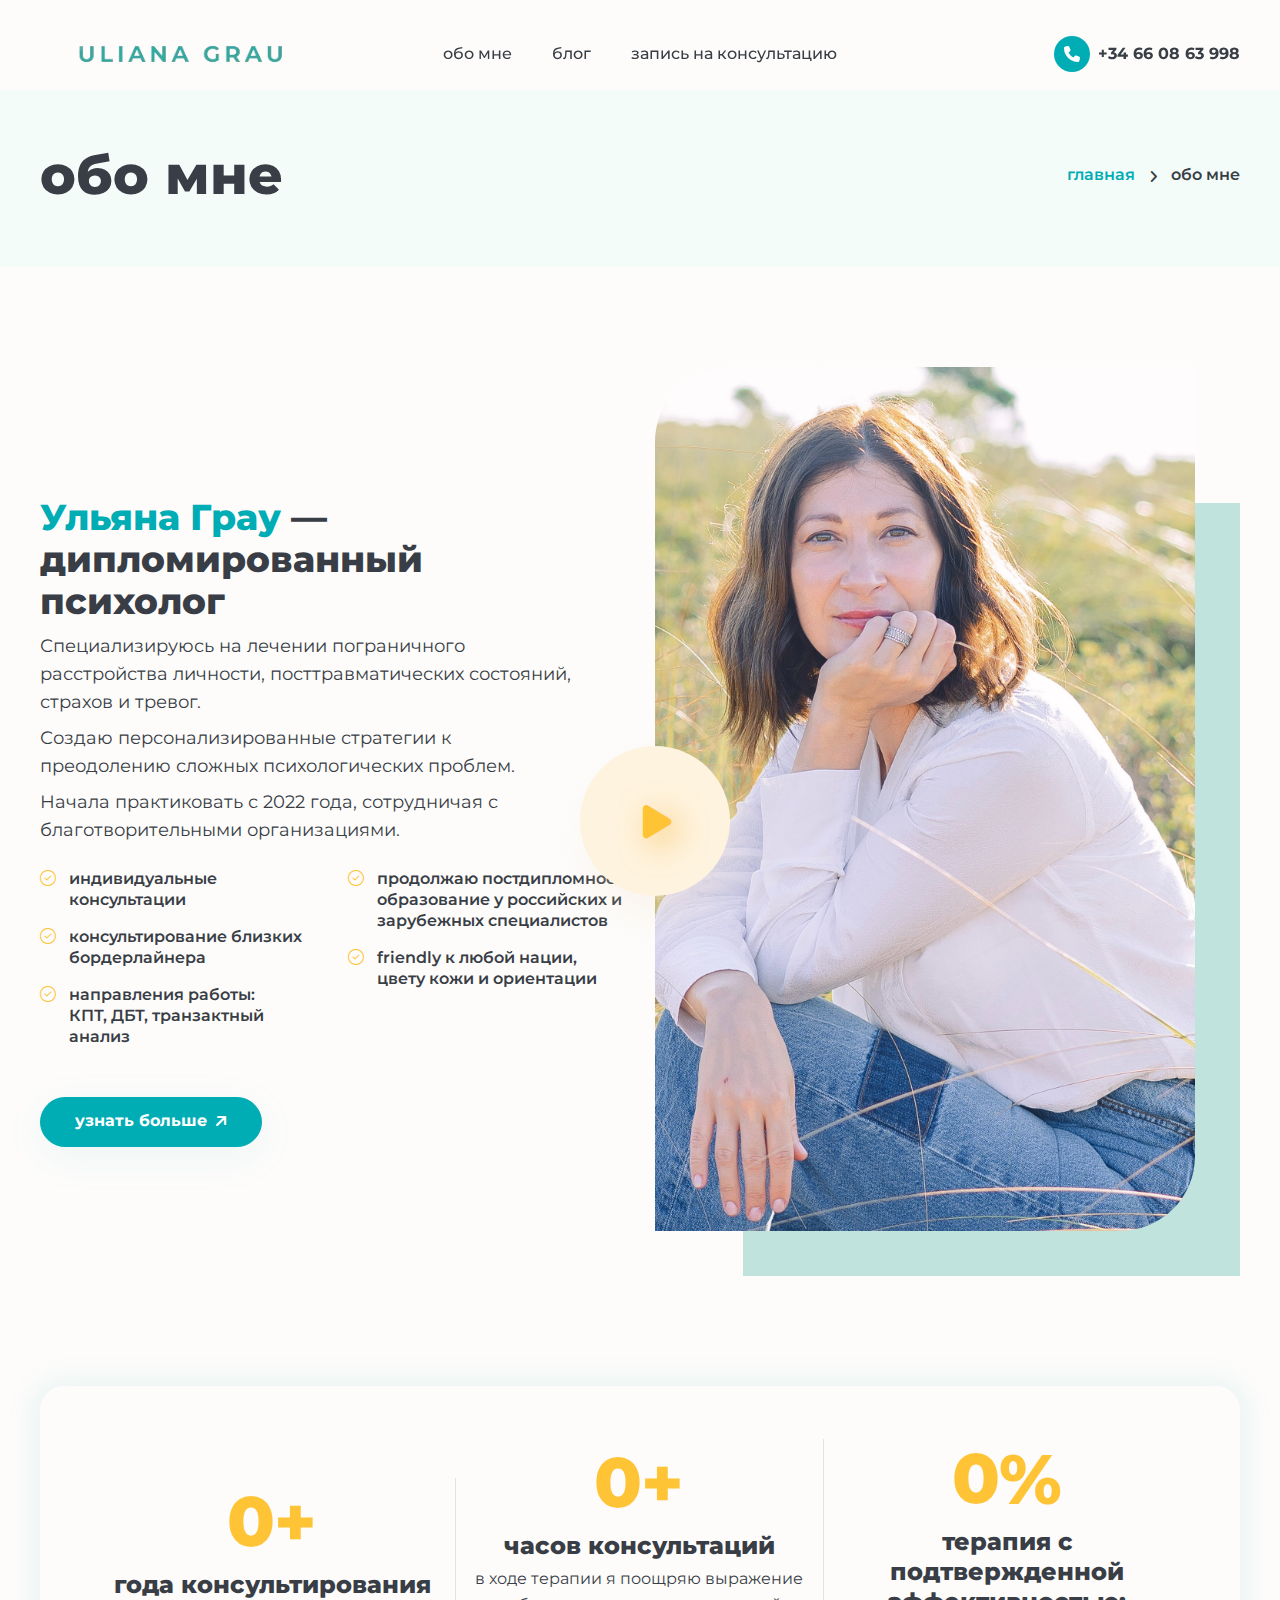
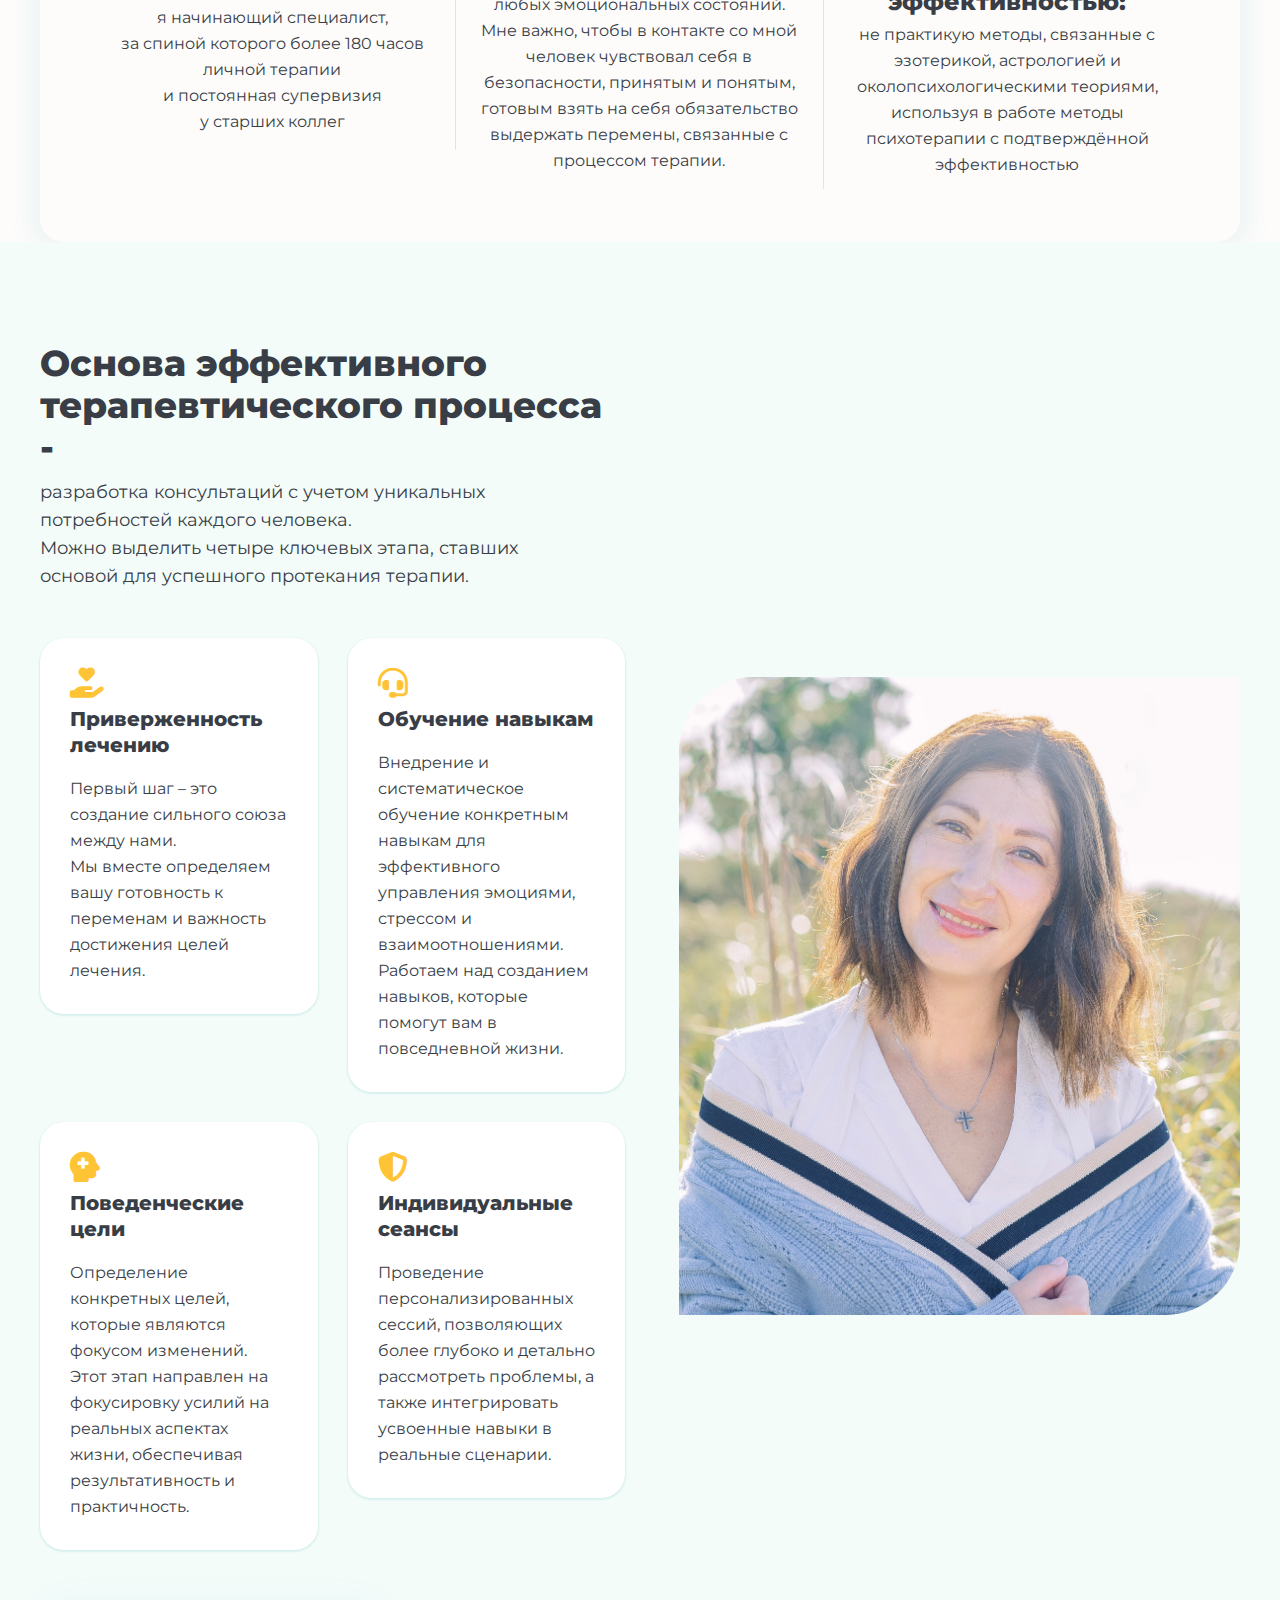
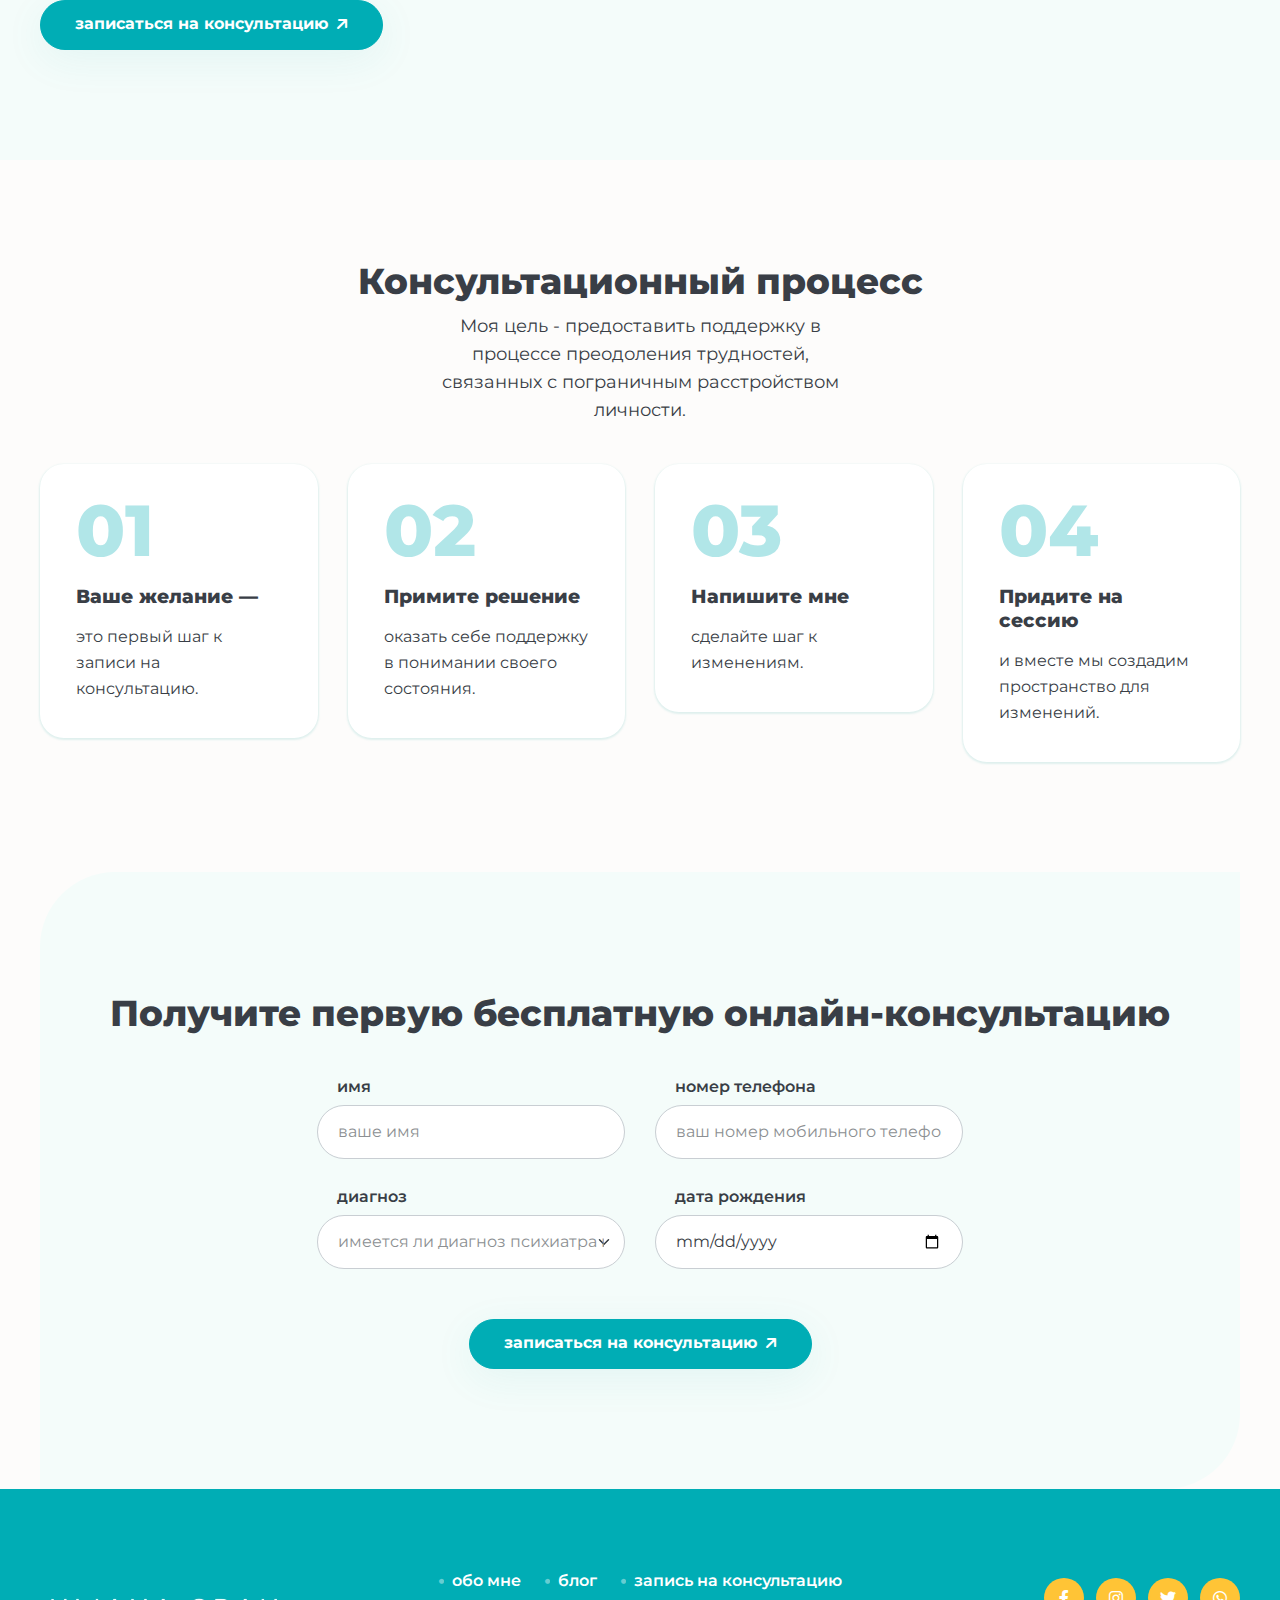
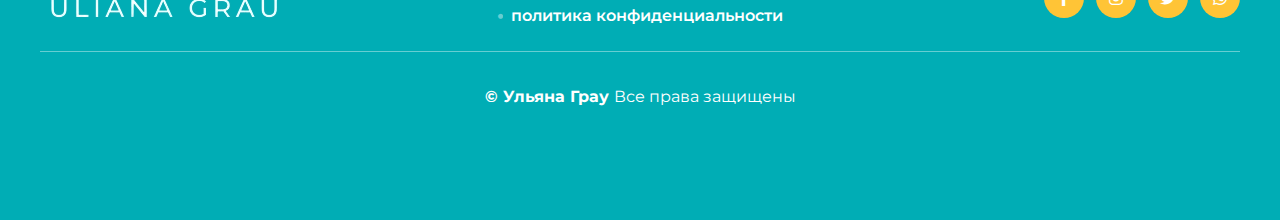
==== about.html @ 9a809759 "website pages" ====
<!doctype html>
<html lang="en">

<head>

    <meta charset="utf-8">
    <meta name="viewport" content="width=device-width, initial-scale=1, shrink-to-fit=no">
    <meta http-equiv="x-ua-compatible" content="ie=edge">

    <title>Обо мне</title>
    <link rel="shortcut icon" href="assets/images/site_logo/u-solid.svg">

    <!-- Fraimwork - CSS Include -->
    <link rel="stylesheet" type="text/css" href="assets/css/bootstrap.min.css">

    <!-- Icon Font - CSS Include -->
    <link rel="stylesheet" type="text/css" href="assets/css/fontawesome.min.css">

    <!-- Animation - CSS Include -->
    <link rel="stylesheet" type="text/css" href="assets/css/animate.min.css">

    <!-- Cursor - CSS Include -->
    <link rel="stylesheet" type="text/css" href="assets/css/cursor.min.css">

    <!-- Carousel - CSS Include -->
    <link rel="stylesheet" type="text/css" href="assets/css/slick.min.css">
    <link rel="stylesheet" type="text/css" href="assets/css/slick-theme.min.css">

    <!-- Video & Image Popup - CSS Include -->
    <link rel="stylesheet" type="text/css" href="assets/css/magnific-popup.min.css">

    <!-- Counter - CSS Include -->
    <link rel="stylesheet" type="text/css" href="assets/css/odometer.min.css">

    <!-- Custom - CSS Include -->
    <link rel="stylesheet" type="text/css" href="assets/css/style.css">

</head>


<body>

<!-- Body Wrap - Start -->
<div class="page_wrapper">

    <!-- Back To Top - Start -->
    <div class="backtotop">
        <a href="#" class="scroll">
            <i class="fa-solid fa-arrow-up"></i>
        </a>
    </div>
    <!-- Back To Top - End -->

    <!-- Site Header - Start
      ================================================== -->
    <header class="site_header">
        <div class="container">
            <div class="row align-items-center">
                <div class="col-lg-3 col-5">
                    <div class="site_logo">
                        <a class="site_link" href="index.html">
                            <img src="assets/images/site_logo/site_logo_primary-u.png" alt="Site Logo">
                        </a>
                    </div>
                </div>
                <div class="col-lg-6 col-2">
                    <nav class="main_menu navbar navbar-expand-lg">
                        <div class="main_menu_inner collapse navbar-collapse justify-content-center" id="main_menu_dropdown">
                            <ul class="main_menu_list unordered_list">

                                <li>
                                    <a class="nav-link" href="about.html">обо мне</a>
                                </li>

                                <li >
                                    <a class="nav-link" href="blog.html">блог</a>
                                </li>

                                <li>
                                    <a class="nav-link" href="contact.html">
                                        запись на консультацию
                                    </a>
                                </li>
                            </ul>
                        </div>
                    </nav>
                </div>
                <div class="col-lg-3 col-5">
                    <ul class="header_btns_group unordered_list justify-content-end">
                        <li>
                            <button class="mobile_menu_btn" type="button" data-bs-toggle="collapse" data-bs-target="#main_menu_dropdown" aria-expanded="false" aria-label="Toggle navigation">
                                <i class="far fa-bars"></i>
                            </button>
                        </li>
                        <li>
                            <a class="btn_hotline" href="tel:+34 66 08 63 998">
                    <span class="btn_icon">
                      <i class="fa-solid fa-phone"></i>
                    </span>
                                <span class="btn_text">+34 66 08 63 998</span>
                            </a>
                        </li>
                    </ul>
                </div>
            </div>
        </div>
    </header>
    <!-- Site Header - End
    ================================================== -->

    <!-- Main Body - Start
    ================================================== -->
    <main class="page_content">

        <!-- Page Banner - Start
               ================================================== -->
        <section class="page_banner decoration_wrapper">
            <div class="container">
                <div class="row align-items-center">
                    <div class="col-lg-6">
                        <h1 class="page_title mb-0">обо мне</h1>
                    </div>
                    <div class="col-lg-6">
                        <ul class="breadcrumb_nav unordered_list justify-content-lg-end justify-content-center">
                            <li><a href="index.html">главная</a></li>
                            <li>обо мне</li>
                        </ul>
                    </div>
                </div>
            </div>

        </section>
        <!-- Page Banner - End
        ================================================== -->

        <!-- About Section - Start
        ================================================== -->
        <section class="about_section section_space_lg">
            <div class="container">
                <div class="row align-items-center justify-content-lg-between">
                    <div class="col-lg-6 order-lg-last">
                        <div class="image_widget">
                            <img src="assets/images/about/KNJ09323.jpeg" alt="About Image - Ульяна Грау – Психолог">
                            <div class="image_shape bg_primary_light"></div>
                            <div class="about_video_icon">
                                <a class="video_play_btn popup_video" href="https://app.heygen.com/embeds/bb6cd0eb1b8c4f34aed79c748ac0afeb" title="HeyGen video player">
                                    <i class="fa-duotone fa-play"></i>
                                </a>
                            </div>
                        </div>
                    </div>
                    <div class="col-lg-6">
                        <div class="about_content">

                            <div class="section_heading mb-4">
                                <h2 class="section_heading_text">
                                    <mark>Ульяна Грау</mark> — дипломированный <br> психолог </br>
                                </h2>
                                <p class="section_heading_description mb-2">
                                    Специализируюсь на лечении пограничного расстройства личности, посттравматических состояний, страхов и тревог.
                                </p>
                                <p class="section_heading_description mb-2">
                                    Создаю персонализированные стратегии к преодолению сложных психологических проблем.
                                </p>
                                <p class="section_heading_description mb-2">
                                    Начала практиковать с 2022 года, сотрудничая с благотворительными организациями.
                                    <br />
                                </p>
                            </div>

                            <div class="row">
                                <div class="col-md-6 col-sm-6">
                                    <ul class="info_list unordered_list_block">
                                        <li>
                          <span class="info_icon">
                            <i class="fa-light fa-circle-check"></i>
                          </span>
                                            <span class="info_text">индивидуальные консультации</span>
                                        </li>
                                        <li>
                          <span class="info_icon">
                            <i class="fa-light fa-circle-check"></i>
                          </span>
                                            <span class="info_text">консультирование близких бордерлайнера</span>
                                        </li>
                                        <li>
                          <span class="info_icon">
                            <i class="fa-light fa-circle-check"></i>
                          </span>
                                            <span class="info_text">направления работы: <br> КПТ, ДБТ, транзактный анализ  </span>
                                        </li>
                                    </ul>
                                </div>

                                <div class="col-md-6 col-sm-6">
                                    <ul class="info_list unordered_list_block">
                                        <li>
                          <span class="info_icon">
                            <i class="fa-light fa-circle-check"></i>
                          </span>
                                            <span class="info_text">продолжаю постдипломное образование у российских и зарубежных специалистов</span>
                                        </li>

                                        <li>
                          <span class="info_icon">
                            <i class="fa-light fa-circle-check"></i>
                          </span>
                                            <span class="info_text">friendly к любой нации, цвету кожи и ориентации</span>
                                        </li>
                                    </ul>
                                </div>
                            </div>

                            <div class="btn_wrap pb-0">
                                <a class="btn btn-primary" href="about.html">
                      <span class="btn_text" data-text="узнать больше">
                        узнать больше
                      </span>
                                    <span class="btn_icon">
                        <i class="fa-solid fa-arrow-up-right"></i>
                      </span>
                                </a>
                            </div>
                        </div>
                    </div>
                </div>
            </div>
        </section>
        <!-- About Section - End
        ================================================== -->

        <!-- Counter Section - Start
        ================================================== -->
        <section class="funfact_section">
            <div class="container">
                <div class="counter_wrapper">
                    <div class="row align-items-center text-center">
                        <div class="col-lg-4 col-md-4 col-sm-4">
                            <div class="counter_item">
                                <div class="counter_value">
                                    <span class="odometer" data-count="2">0</span>
                                    <span>+</span>
                                </div>
                                <h3 class="counter_title">года консультирования</h3>
                                <p class="counter_description mb-0">
                                  я начинающий специалист, <br> за спиной которого более 180 часов личной терапии <br> и  постоянная супервизия <br> у старших коллег
                                </p>
                            </div>
                        </div>
                        <div class="col-lg-4 col-md-4 col-sm-4">
                            <div class="counter_item">
                                <div class="counter_value">
                                    <span class="odometer" data-count="400">0</span>
                                    <span>+</span>
                                </div>
                                <h3 class="counter_title">часов консультаций</h3>
                                <p class="counter_description mb-0">
                                    в ходе терапии я поощряю выражение любых эмоциональных состояний. <br>
                                    Мне важно, чтобы в контакте со мной человек чувствовал себя в безопасности, принятым и понятым, готовым взять на себя обязательство выдержать перемены, связанные с процессом терапии.
                                </p>
                            </div>
                        </div>
                        <div class="col-lg-4 col-md-4 col-sm-4">
                            <div class="counter_item">
                                <div class="counter_value">
                                    <span class="odometer" data-count="100">0</span>
                                    <span>%</span>
                                </div>
                                <h3 class="counter_title"> терапия с подтвержденной эффективностью:</h3>
                                <p class="counter_description mb-0">
                                   не практикую методы, связанные с эзотерикой, астрологией и околопсихологическими теориями, <br>
                                   используя в работе методы психотерапии с подтверждённой эффективностью
                                </p>
                            </div>
                        </div>
                    </div>
                </div>
            </div>
        </section>
        <!-- Counter Section - End
        ================================================== -->

        <!-- Certificate Section - Start
        ==================================================
        <section class="certificate_section section_space_lg pb-0">
            <div class="container">
                <div class="section_heading text-center">
                    <h2 class="section_heading_text">Certificates</h2>
                    <p class="section_heading_description mb-0 ">
                        Lorem Ipsum is simply dummy text of the printing and typesetting industry
                    </p>
                </div>
                <div class="certificates_carousel row zoom-gallery" data-slick='{"arrows": false}'>
                    <div class="col- carousel_item">
                        <a class="certificate_image popup_image" data-cursor-text="Scroll" href="assets/images/certificate/certificate_image_1-min.jpg">
                            <img src="assets/images/certificate/certificate_image_1-min.jpg" alt="Talking Minds - Psychotherapist Site Template">
                        </a>
                    </div>
                    <div class="col- carousel_item">
                        <a class="certificate_image popup_image" data-cursor-text="Scroll" href="assets/images/certificate/certificate_image_2-min.jpg">
                            <img src="assets/images/certificate/certificate_image_2-min.jpg" alt="Talking Minds - Psychotherapist Site Template">
                        </a>
                    </div>
                    <div class="col- carousel_item">
                        <a class="certificate_image popup_image" data-cursor-text="Scroll" href="assets/images/certificate/certificate_image_3-min.jpg">
                            <img src="assets/images/certificate/certificate_image_3-min.jpg" alt="Talking Minds - Psychotherapist Site Template">
                        </a>
                    </div>
                    <div class="col- carousel_item">
                        <a class="certificate_image popup_image" data-cursor-text="Scroll" href="assets/images/certificate/certificate_image_1-min.jpg">
                            <img src="assets/images/certificate/certificate_image_1-min.jpg" alt="Talking Minds - Psychotherapist Site Template">
                        </a>
                    </div>
                    <div class="col- carousel_item">
                        <a class="certificate_image popup_image" data-cursor-text="Scroll" href="assets/images/certificate/certificate_image_2-min.jpg">
                            <img src="assets/images/certificate/certificate_image_2-min.jpg" alt="Talking Minds - Psychotherapist Site Template">
                        </a>
                    </div>
                    <div class="col- carousel_item">
                        <a class="certificate_image popup_image" data-cursor-text="Scroll" href="assets/images/certificate/certificate_image_3-min.jpg">
                            <img src="assets/images/certificate/certificate_image_3-min.jpg" alt="Talking Minds - Psychotherapist Site Template">
                        </a>
                    </div>
                </div>
            </div>
        </section>
     Certificate Section - End
        ================================================== -->

        <!-- About Section - Start
 ================================================== -->
        <section class="about_section section_space_lg bg_primary_light">
            <div class="container">
                <div class="row align-items-center justify-content-lg-between">
                    <div class="col-lg-6 order-lg-last">
                        <div class="image_widget ps-lg-4">
                            <img src="assets/images/about/KNJ09253.jpeg" alt="About Image - Talking Minds – Psychotherapist Site Template">
                        </div>
                    </div>
                    <div class="col-lg-6">
                        <div class="about_content">
                            <div class="section_heading mb-lg-5">
                                <h2 class="section_heading_text">
                                    Основа эффективного терапевтического процесса -
                                </h2>
                                <p class="section_heading_description mb-0 ">
                                    разработка консультаций с учетом уникальных потребностей каждого человека.</p>
                                <p class="section_heading_description mb-0 ">
                                    Можно выделить четыре ключевых этапа, ставших основой для успешного протекания терапии.</p>
                            </div>
                            <div class="row">
                                <div class="col-md-6 col-sm-6">
                                    <div class="policy_item">
                                        <div class="title_wrap">
                                            <div class="item_icon">
                                                <i class="fa-solid fa-hand-holding-heart mb-2"></i>
                                            </div>
                                            <h3 class="item_title">Приверженность лечению</h3>
                                        </div>
                                        <p class="mb-0">
                                            Первый шаг – это создание сильного союза между нами. <br> Мы вместе определяем вашу готовность к переменам и важность достижения целей лечения.                                    </div>
                                </div>
                                <div class="col-md-6 col-sm-6">
                                    <div class="policy_item">
                                        <div class="title_wrap">
                                            <div class="item_icon">
                                                <i class="fa-solid fa-headset mb-2"></i>
                                            </div>
                                            <h3 class="item_title">Обучение навыкам</h3>
                                        </div>
                                        <p class="mb-0">
                                            Внедрение и систематическое обучение конкретным навыкам для эффективного управления эмоциями, стрессом и взаимоотношениями. Работаем над созданием навыков, которые помогут вам в повседневной жизни.
                                    </div>
                                </div>
                                <div class="col-md-6 col-sm-6">
                                    <div class="policy_item">
                                        <div class="title_wrap">
                                            <div class="item_icon">
                                                <i class="fa-solid fa-head-side-medical mb-2"></i>
                                            </div>
                                            <h3 class="item_title">Поведенческие цели</h3>
                                        </div>
                                        <p class="mb-0">
                                            Определение конкретных целей, которые являются фокусом изменений. Этот этап направлен на фокусировку усилий на реальных аспектах жизни, обеспечивая результативность и практичность.                                    </div>
                                </div>
                                <div class="col-md-6 col-sm-6">
                                    <div class="policy_item">
                                        <div class="title_wrap">
                                            <div class="item_icon">
                                                <i class="fa-solid fa-shield-halved mb-2"></i>
                                            </div>
                                            <h3 class="item_title">Индивидуальные сеансы</h3>
                                        </div>
                                        <p class="mb-0">
                                            Проведение персонализированных сессий, позволяющих более глубоко и детально рассмотреть проблемы, а также интегрировать усвоенные навыки в реальные сценарии.                                    </div>
                                </div>
                            </div>
                            <div class="btn_wrap pb-0">
                                <a class="btn btn-primary" href="contact.html">
                      <span class="btn_text" data-text="записаться на консультацию">
                        записаться на консультацию
                      </span>
                                    <span class="btn_icon">
                        <i class="fa-solid fa-arrow-up-right"></i>
                      </span>
                                </a>
                            </div>
                        </div>
                    </div>
                </div>
            </div>
        </section>
        <!-- About Section - End
        ================================================== -->

        <!-- Work Process Section - Start
================================================== -->
        <section class="work_process_section section_space_lg">
            <div class="container">
                <div class="section_heading text-center">
                    <h2 class="section_heading_text">
                        Консультационный процесс
                    </h2>
                    <p class="section_heading_description mb-0">
                        Моя цель - предоставить поддержку в процессе преодоления трудностей, связанных с пограничным расстройством личности.
                    </p>
                </div>
                <div class="row">
                    <div class="col-lg-3 col-md-6 col-sm-6">
                        <div class="work_process_item">
                            <div class="serial_number">01</div>
                            <h3 class="item_title"> Ваше желание  — </h3>
                            <p class="mb-0">
                                это первый шаг к записи на консультацию.
                            </p>
                        </div>
                    </div>
                    <div class="col-lg-3 col-md-6 col-sm-6">
                        <div class="work_process_item">
                            <div class="serial_number">02</div>
                            <h3 class="item_title">Примите решение </h3>
                            <p class="mb-0">
                                оказать себе поддержку в понимании своего состояния.
                            </p>
                        </div>
                    </div>
                    <div class="col-lg-3 col-md-6 col-sm-6">
                        <div class="work_process_item">
                            <div class="serial_number">03</div>
                            <h3 class="item_title">Напишите мне</h3>
                            <p class="mb-0">
                                сделайте шаг к изменениям.
                            </p>
                        </div>
                    </div>
                    <div class="col-lg-3 col-md-6 col-sm-6">
                        <div class="work_process_item">
                            <div class="serial_number">04</div>
                            <h3 class="item_title">Придите на сессию</h3>
                            <p class="mb-0">
                                и вместе мы создадим пространство для изменений.
                            </p>
                        </div>
                    </div>
                </div>
            </div>
        </section>
        <!-- Work Process Section - End
        ================================================== -->

        <!-- Gallery Section - Start
        ==================================================
        <section class="gallery_section section_space_lg pb-0">
            <div class="container">
                <div class="section_heading text-center">
                    <h2 class="section_heading_text">Photos from our Classes</h2>
                    <p class="section_heading_description mb-0">
                        Lorem Ipsum is simply dummy text of the printing and typesetting industry
                    </p>
                </div>

                <div class="zoom-gallery row justify-content-center">
                    <div class="col-lg-4 col-md-6 col-sm-6">
                        <a class="gallery_item popup_image" href="assets/images/gallery/gallery_image_1-min.jpg">
                            <img src="assets/images/gallery/gallery_image_1-min.jpg" alt="Talking Minds - Psychotherapist Site Template">
                        </a>
                    </div>
                    <div class="col-lg-4 col-md-6 col-sm-6">
                        <a class="gallery_item popup_image" href="assets/images/gallery/gallery_image_2-min.jpg">
                            <img src="assets/images/gallery/gallery_image_2-min.jpg" alt="Talking Minds - Psychotherapist Site Template">
                        </a>
                    </div>
                    <div class="col-lg-4 col-md-6 col-sm-6">
                        <a class="gallery_item popup_image" href="assets/images/gallery/gallery_image_3-min.jpg">
                            <img src="assets/images/gallery/gallery_image_3-min.jpg" alt="Talking Minds - Psychotherapist Site Template">
                        </a>
                    </div>
                    <div class="col-lg-4 col-md-6 col-sm-6">
                        <a class="gallery_item popup_image" href="assets/images/gallery/gallery_image_4-min.jpg">
                            <img src="assets/images/gallery/gallery_image_4-min.jpg" alt="Talking Minds - Psychotherapist Site Template">
                        </a>
                    </div>
                    <div class="col-lg-4 col-md-6 col-sm-6">
                        <a class="gallery_item popup_image" href="assets/images/gallery/gallery_image_5-min.jpg">
                            <img src="assets/images/gallery/gallery_image_5-min.jpg" alt="Talking Minds - Psychotherapist Site Template">
                        </a>
                    </div>
                    <div class="col-lg-4 col-md-6 col-sm-6">
                        <a class="gallery_item popup_image" href="assets/images/gallery/gallery_image_6-min.jpg">
                            <img src="assets/images/gallery/gallery_image_6-min.jpg" alt="Talking Minds - Psychotherapist Site Template">
                        </a>
                    </div>
                </div>

                <div class="btn_wrap pb-0 text-center">
                    <a class="btn btn-primary" href="gallery.html">
                <span class="btn_text" data-text="See More Photos">
                  See More Photos
                </span>
                        <span class="btn_icon">
                  <i class="fa-solid fa-arrow-up-right"></i>
                </span>
                    </a>
                </div>
            </div>
        </section>Gallery Section - End
        ================================================== -->


        <!-- Consultation Section - Start
        ================================================== -->
        <section class="consultation_section">
            <div class="container">
                <div class="consultation_form bg_primary_light decoration_wrapper">
                    <div class="section_heading text-center">
                        <h2 class="section_heading_text mb-4">
                            <span class="d-md-block">Получите первую бесплатную онлайн-консультацию</span>
                        </h2>
                    </div>
                    <div class="row justify-content-center">
                        <div class="col-lg-4">
                        </div>
                    </div>
                    <div class="row justify-content-center">
                        <div class="col-lg-7">
                            <div class="row">
                                <div class="col-md-6">
                                    <div class="form-group">
                                        <label for="input_name">имя</label>
                                        <input id="input_name" class="form-control" type="text" name="name" placeholder="ваше имя">
                                    </div>
                                </div>
                                <div class="col-md-6">
                                    <div class="form-group">
                                        <label for="input_phone"> номер телефона</label>
                                        <input id="input_phone" class="form-control" type="tel" name="phone" placeholder="ваш номер мобильного телефона">
                                    </div>
                                </div>
                                <div class="col-md-6">
                                    <div class="form-group">
                                        <label for="select_therapy">диагноз</label>
                                        <select id="select_therapy" class="form-select" aria-label="Therapy Select Options">
                                            <option selected>имеется ли диагноз психиатра или клинического психолога</option>
                                            <option value="Therapy One">да</option>
                                            <option value="Therapy Two">нет</option>
                                        </select>
                                    </div>
                                </div>

                                <div class="col-md-6">
                                    <div class="form-group">
                                        <label for="input_calendar">дата рождения</label>
                                        <input id="input_calendar" class="form-control" type="date" name="date">
                                    </div>
                                </div>
                            </div>
                            <div class="btn_wrap pb-0 text-center" >
                                <button type="submit" class="btn btn-primary">
                                    <span class="btn_text" data-text="записаться на консультацию">
                      записаться на консультацию
                      </span>
                                    <span class="btn_icon">
                        <i class="fa-solid fa-arrow-up-right"></i>
                      </span>
                                </button>
                            </div>
                        </div>
                    </div>
                </div>
            </div>
        </section>
        <!-- Consultation Section - End
        ================================================== -->


    </main>
    <!-- Main Body - End
    ================================================== -->

    <!-- Site Footer - Start
      ================================================== -->
    <footer class="site_footer bg_primary">
        <div class="container">
            <div class="site_footer_content">
                <div class="row align-items-center">
                    <div class="col-lg-3">
                        <div class="site_logo">
                            <a class="site_link" href="index.html">
                                <img src="assets/images/site_logo/footer.png" alt="Site Logo">
                            </a>
                        </div>
                    </div>
                    <div class="col-lg-6">
                        <ul class="info_list unordered_list justify-content-center">
                            <li>
                                <a href="about.html">
                      <span class="info_icon">
                        <i class="fa-solid fa-circle"></i>
                      </span>
                                    <span class="info_text">обо мне</span>
                                </a>
                            </li>

                            <li>
                                <a href="blog.html">
                      <span class="info_icon">
                        <i class="fa-solid fa-circle"></i>
                      </span>
                                    <span class="info_text">блог</span>
                                </a>
                            </li>
                            <li>
                                <a href="contact.html">
                      <span class="info_icon">
                        <i class="fa-solid fa-circle"></i>
                      </span>
                                    <span class="info_text">запись на консультацию</span>
                                </a>
                            </li>

                            <li class="mb-4">
                                <a href="private-police.html">
                      <span class="info_icon">
                        <i class="fa-solid fa-circle"></i>
                      </span>
                                    <span class="info_text">политика конфиденциальности</span>
                                </a>
                            </li>

                        </ul>
                    </div>
                    <div class="col-lg-3">
                        <ul class="social_links unordered_list justify-content-center justify-content-lg-end mb-3">
                            <li><a href="#!"><i class="fa-brands fa-facebook-f"></i></a></li>
                            <li><a href="#!"><i class="fa-brands fa-instagram"></i></a></li>
                            <li><a href="#!"><i class="fa-brands fa-twitter"></i></a></li>
                            <li><a href="#!"><i class="fa-brands fa-whatsapp"></i></a></li>
                        </ul>
                    </div>
                </div>

                <div class="copyright_widget text-center">
                    <p class="copyright_text m-0"><b>© Ульяна Грау </b> Все права защищены</p>
                </div>
            </div>
        </div>
    </footer>
    <!-- Site Footer - End
    ================================================== -->

</div>
<!-- Body Wrap - End -->

<!-- Fraimwork - Jquery Include -->
<script src="assets/js/jquery.min.js"></script>
<script src="assets/js/popper.min.js"></script>
<script src="assets/js/bootstrap.min.js"></script>
<script src="assets/js/bootstrap-dropdown-ml-hack.min.js"></script>

<!-- animation - jquery include -->
<script src="assets/js/cursor.min.js"></script>

<!-- Carousel - Jquery Include -->
<script src="assets/js/slick.min.js"></script>

<!-- Video & Image Popup - Jquery Include -->
<script src="assets/js/magnific-popup.min.js"></script>

<!-- Counter - Jquery Include -->
<script src="assets/js/appear.min.js"></script>
<script src="assets/js/odometer.min.js"></script>

<!-- Custom - Jquery Include -->
<script src="assets/js/main.js"></script>

</body>
</html>
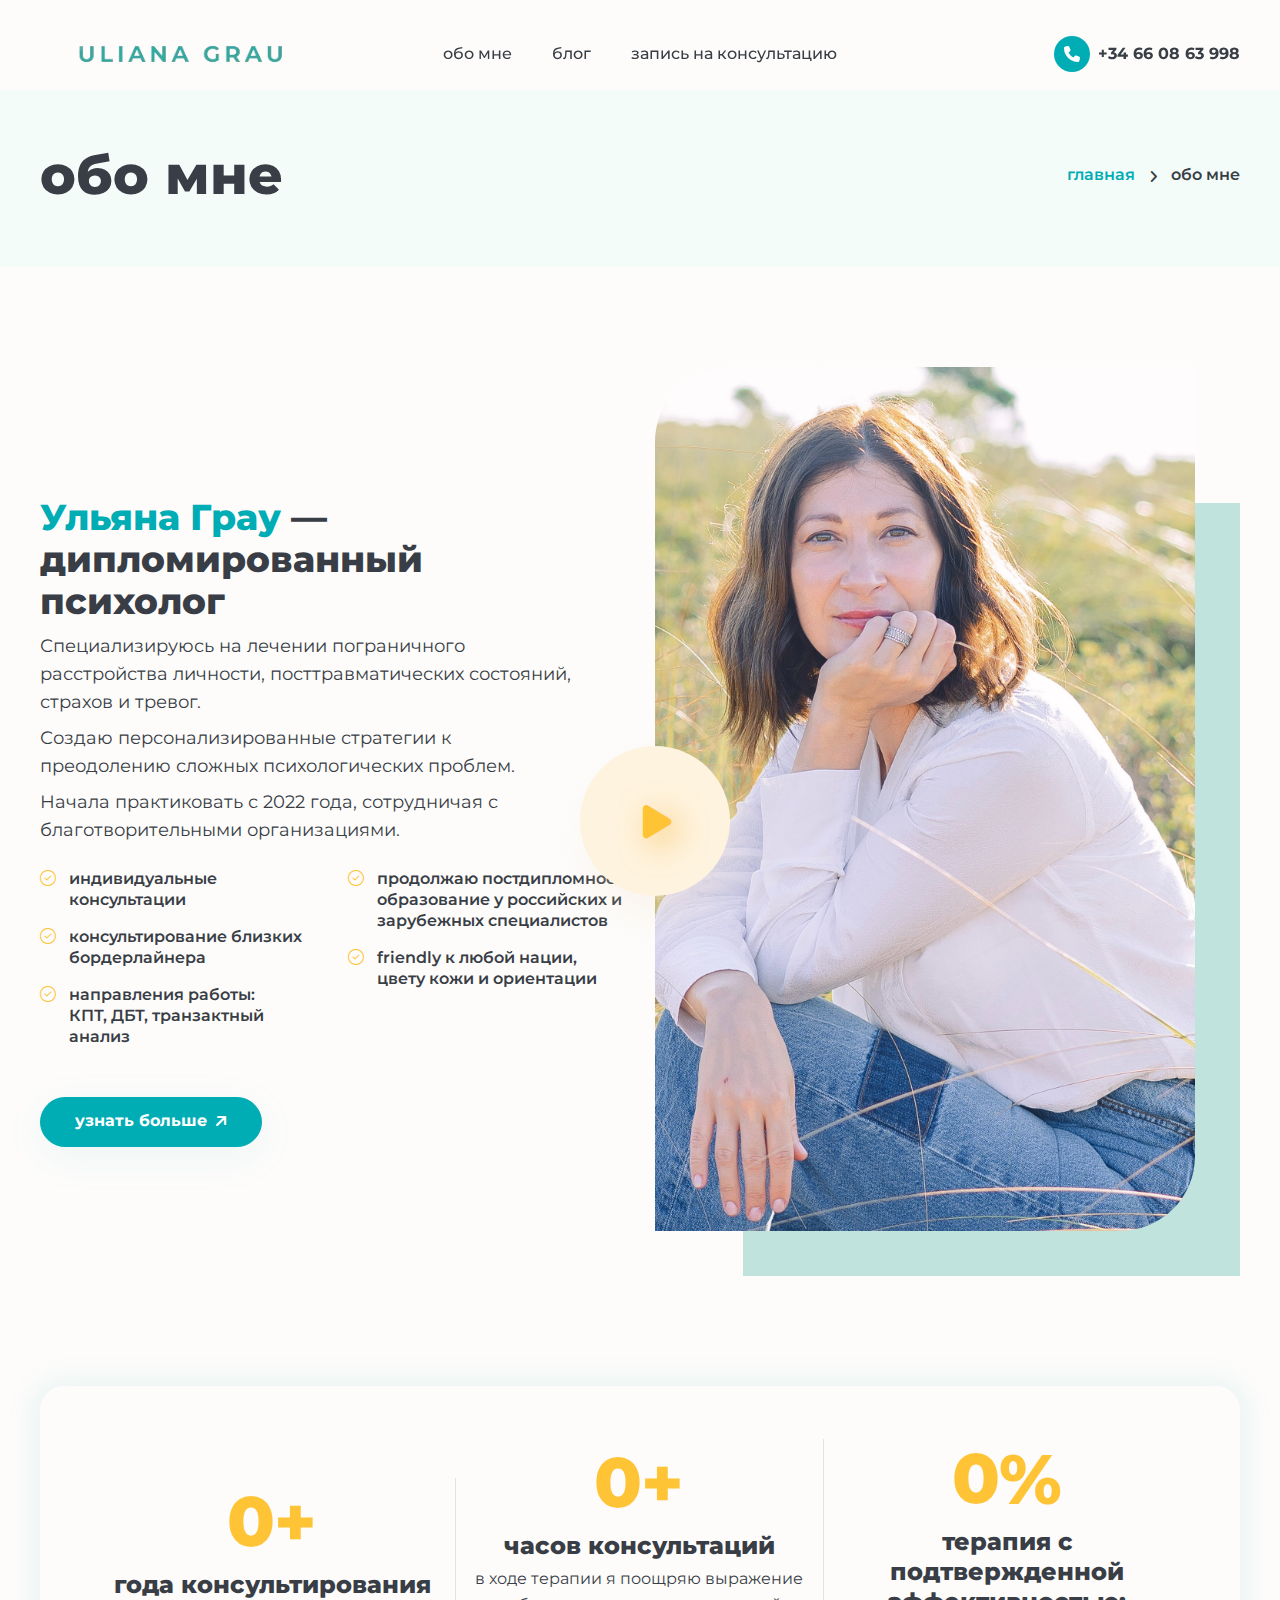
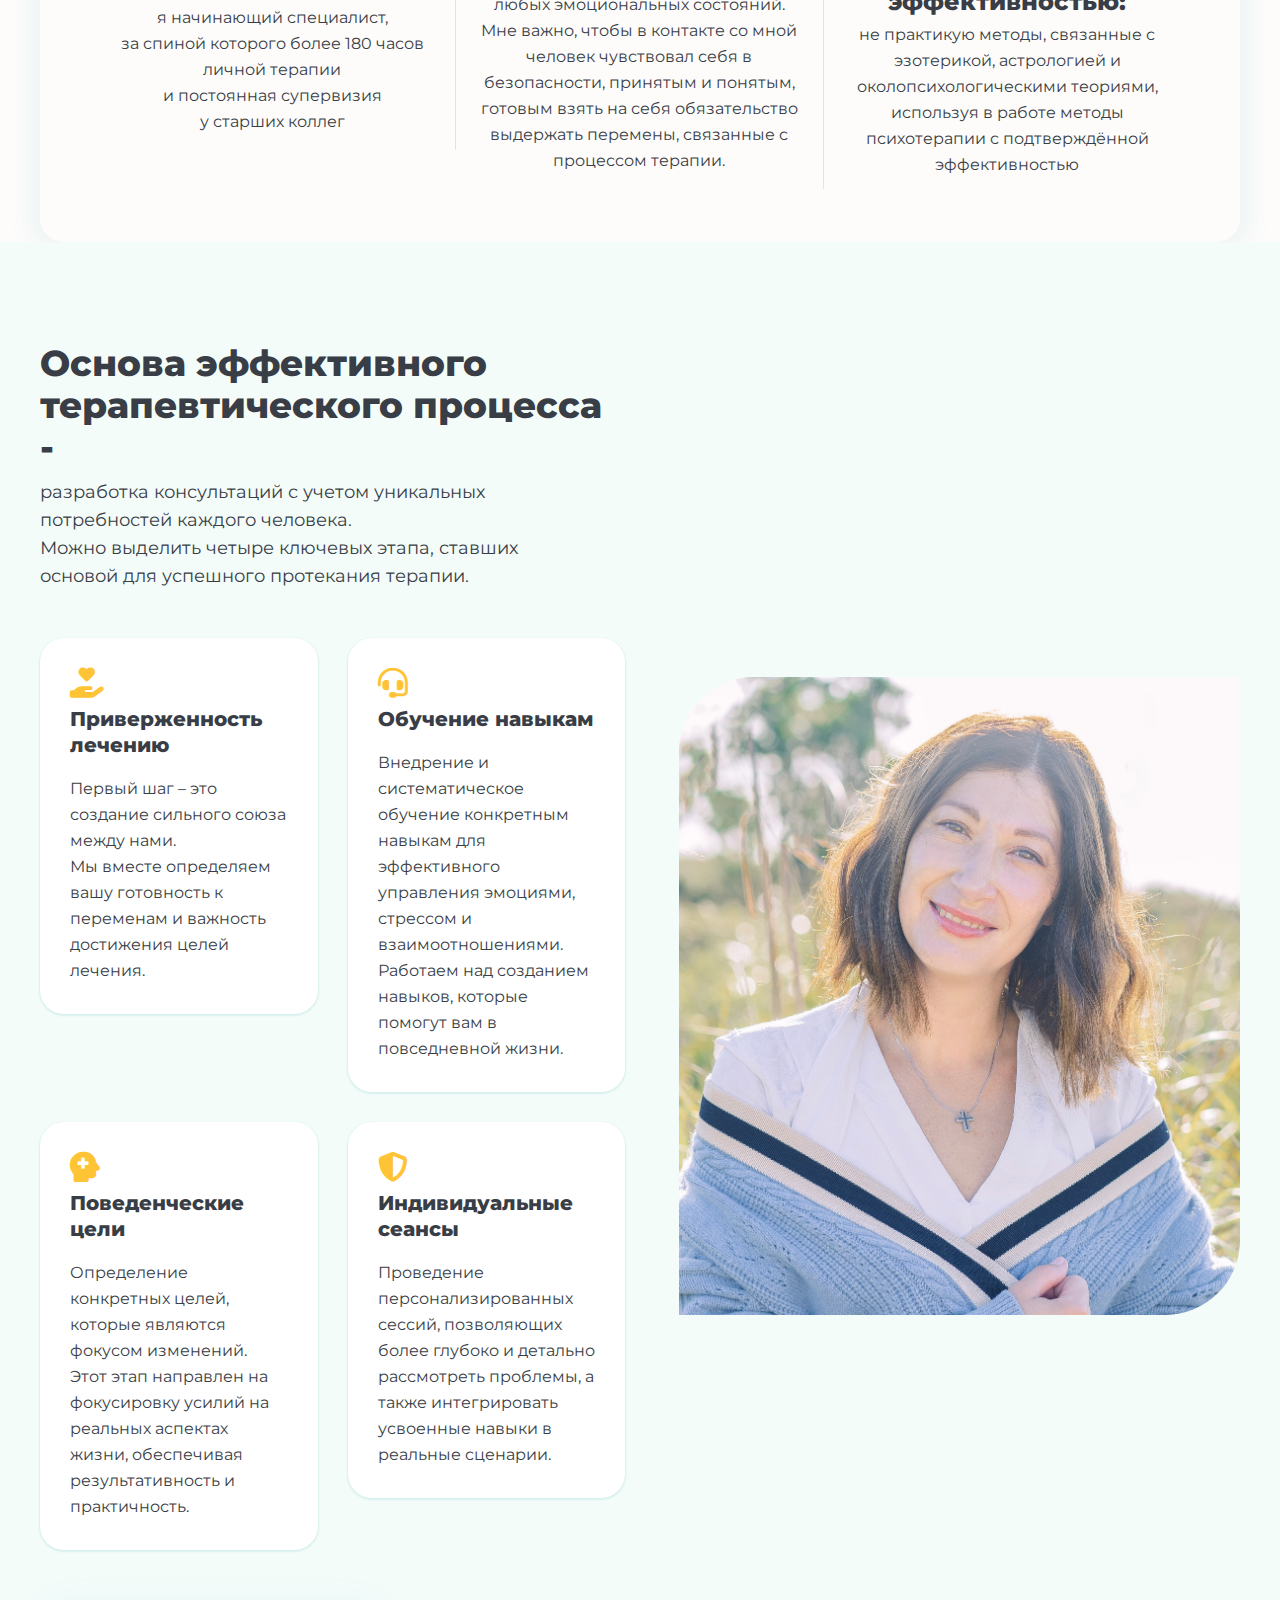
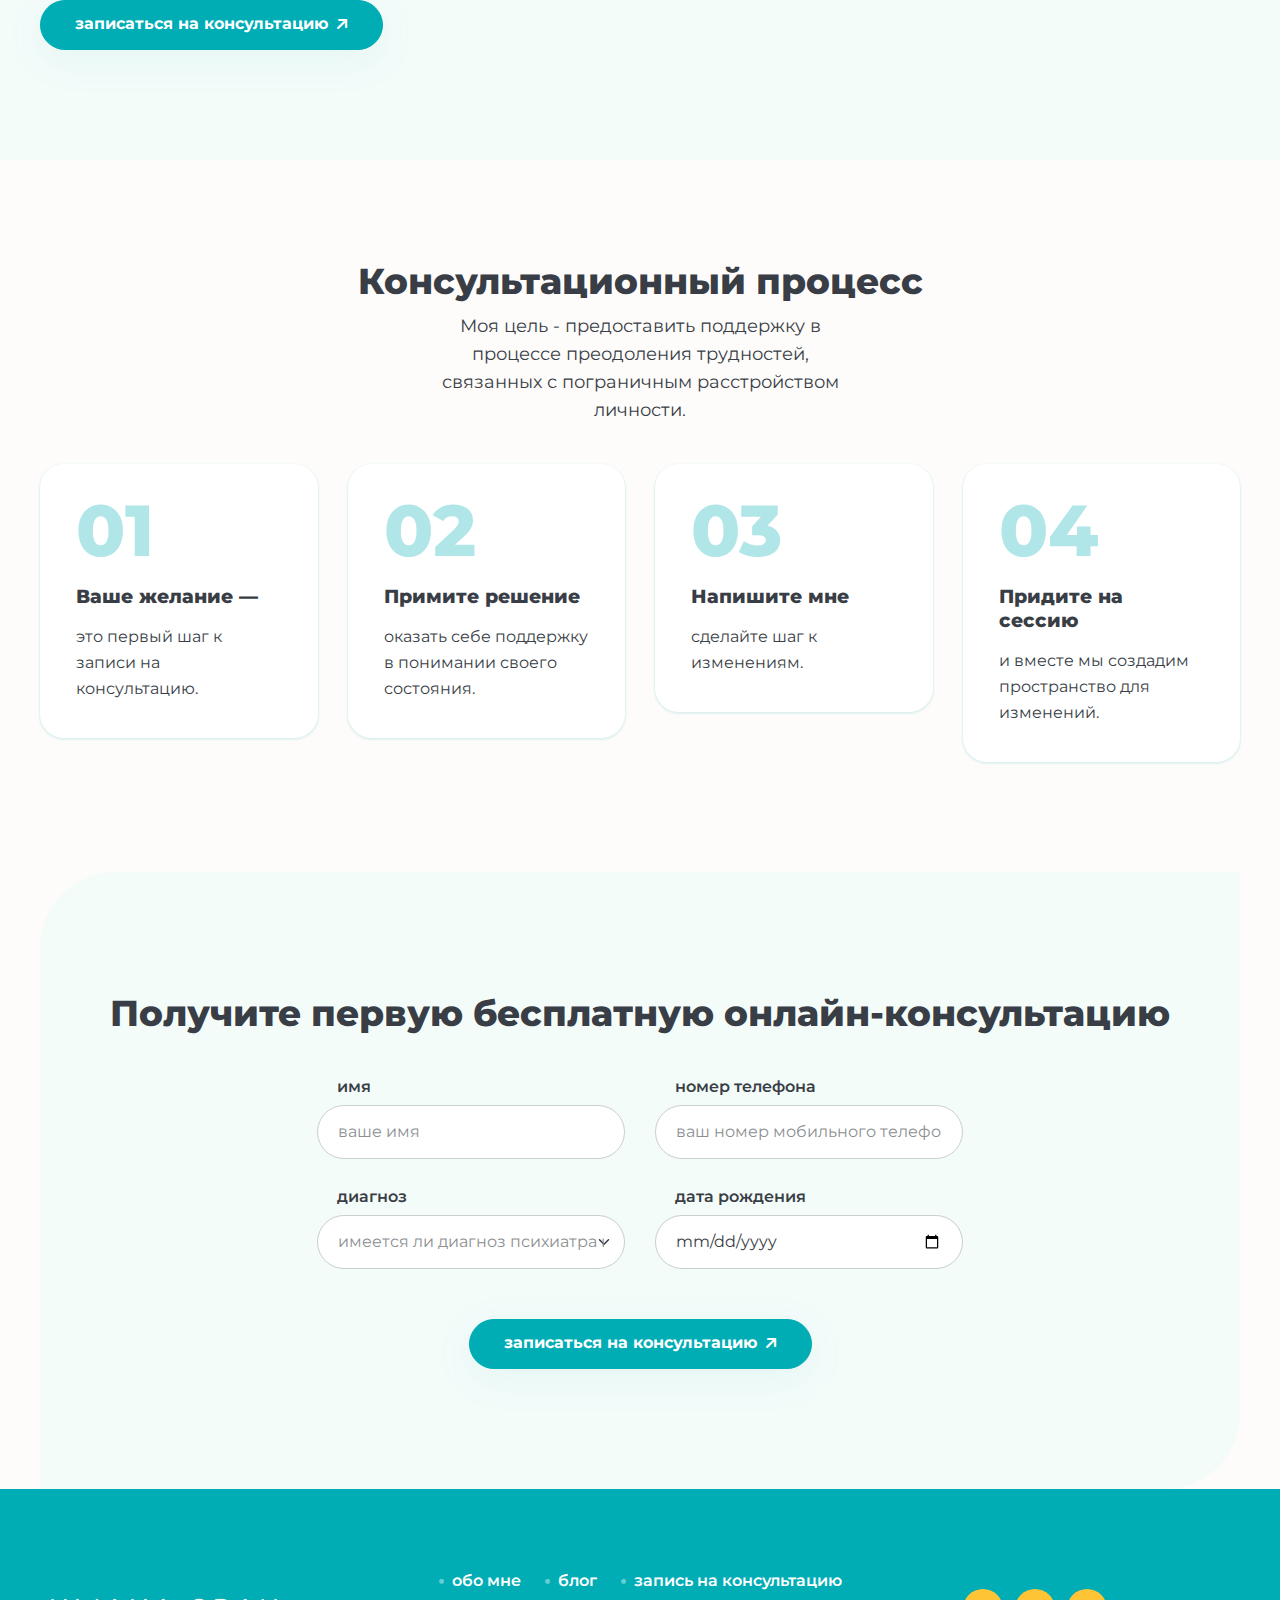
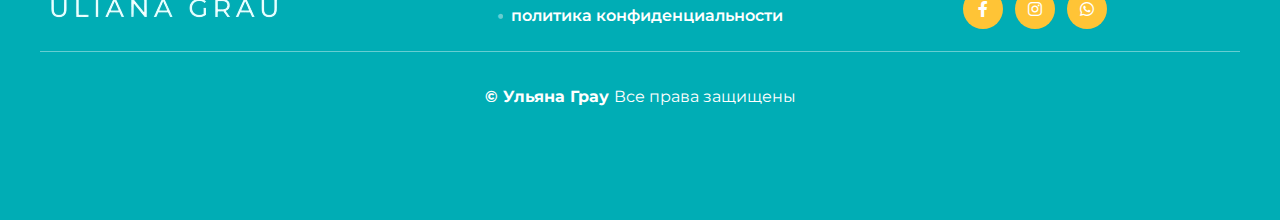
==== commit bc941f1c: "links" ====
--- a/about.html
+++ b/about.html
@@ -650,11 +650,11 @@
                         </ul>
                     </div>
                     <div class="col-lg-3">
-                        <ul class="social_links unordered_list justify-content-center justify-content-lg-end mb-3">
-                            <li><a href="#!"><i class="fa-brands fa-facebook-f"></i></a></li>
-                            <li><a href="#!"><i class="fa-brands fa-instagram"></i></a></li>
-                            <li><a href="#!"><i class="fa-brands fa-twitter"></i></a></li>
-                            <li><a href="#!"><i class="fa-brands fa-whatsapp"></i></a></li>
+                        <ul class="social_links unordered_list">
+                            <li><a class="btn_hotline" href="#!"><i class="fa-brands fa-facebook-f"></i></a></li>
+                            <li><a class="btn_hotline" href="https://www.instagram.com/ulyana_grau/"><i class="fa-brands fa-instagram"></i></a></li>
+                            <!-- <li><a class="btn_hotline" href="#!"><i class="fa-brands fa-twitter"></i></a></li> -->
+                            <li><a class="btn_hotline" href="https://wa.me/34665479798"><i class="fa-brands fa-whatsapp"></i></a></li>
                         </ul>
                     </div>
                 </div>
